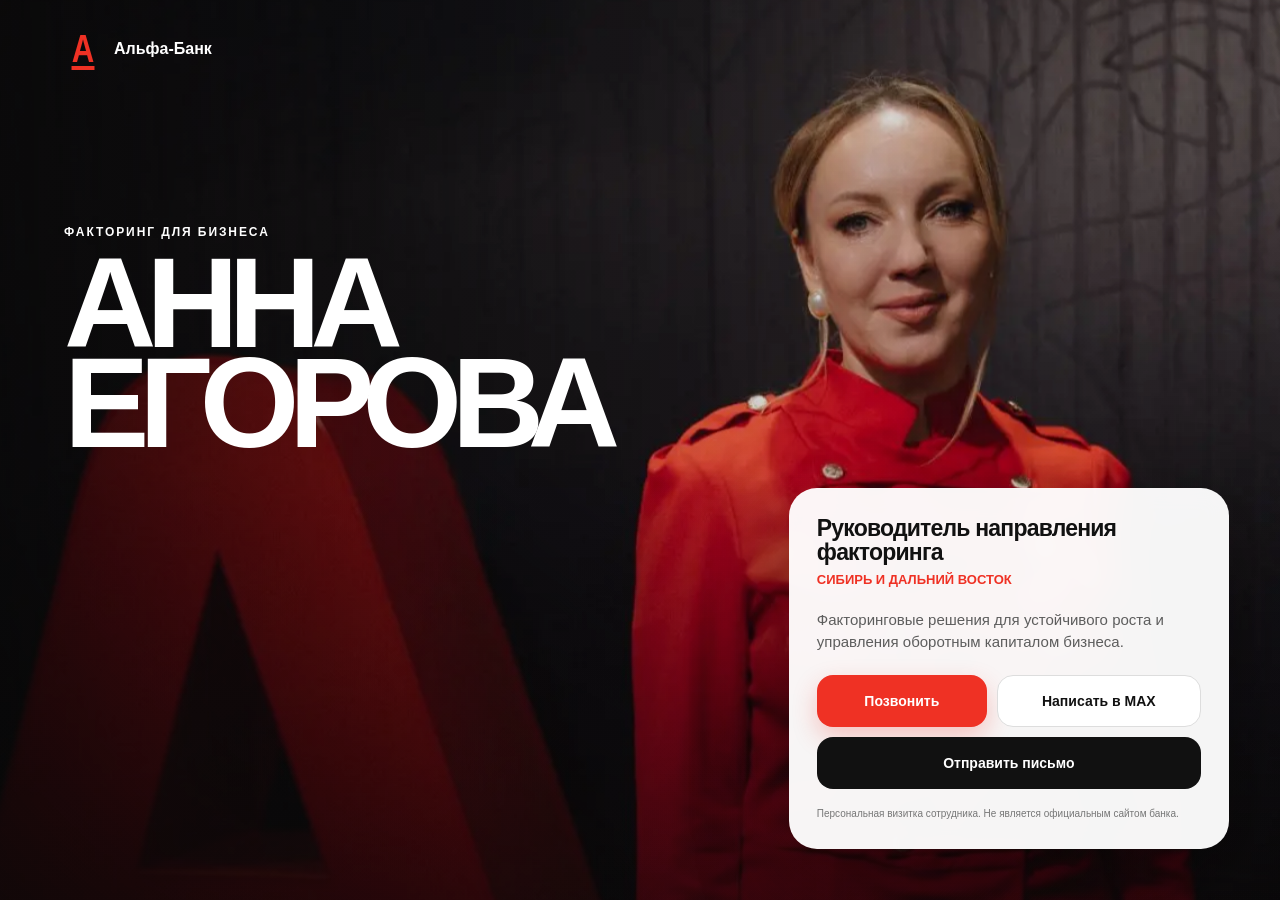
==== index.html @ 74fe498f "Create Anna Egorova digital business card" ====
<!doctype html>
<html lang="ru">
<head>
  <meta charset="utf-8">
  <meta name="viewport" content="width=device-width, initial-scale=1">
  <meta name="theme-color" content="#111111">
  <meta name="description" content="Егорова Анна Александровна — руководитель направления факторинга по Сибири и Дальнему Востоку.">
  <meta property="og:title" content="Анна Егорова — факторинг">
  <meta property="og:description" content="Факторинговые решения для бизнеса в Сибири и на Дальнем Востоке.">
  <meta property="og:type" content="website">
  <meta property="og:image" content="assets/anna-red-dress.webp">
  <title>Анна Егорова — факторинг</title>
  <link rel="stylesheet" href="style.css">
</head>
<body>
  <main class="hero" id="hero">
    <div class="photo-layer" aria-hidden="true"></div>
    <div class="shade" aria-hidden="true"></div>

    <header class="brand">
      <span class="brand-mark" aria-hidden="true">A<i></i></span>
      <span>Альфа‑Банк</span>
    </header>

    <section class="identity">
      <p class="kicker">Факторинг для бизнеса</p>
      <h1>Анна<br>Егорова</h1>
    </section>

    <section class="contact-card" aria-label="Контакты Анны Егоровой">
      <div class="role">
        <p>Руководитель направления факторинга</p>
        <span>Сибирь и Дальний Восток</span>
      </div>
      <p class="description">Факторинговые решения для устойчивого роста и управления оборотным капиталом бизнеса.</p>
      <div class="actions">
        <a class="button button--red" href="tel:+79132511525">Позвонить</a>
        <a class="button button--light" href="https://web.max.ru/145265771" target="_blank" rel="noopener">Написать в MAX</a>
        <a class="button button--email" href="mailto:aegorova25@alfabank.ru">Отправить письмо</a>
      </div>
      <p class="note">Персональная визитка сотрудника. Не является официальным сайтом банка.</p>
    </section>
  </main>

  <script src="script.js"></script>
</body>
</html>
---- style.css ----
:root {
  font-family: Arial, Helvetica, sans-serif;
  color: #fff;
  background: #111;
  --red: #ef3124;
}

* { box-sizing: border-box; }
body { margin: 0; background: #111; }
.hero { position: relative; min-height: 100svh; overflow: hidden; isolation: isolate; }
.photo-layer { position: absolute; z-index: -3; inset: -3%; background: url("assets/anna-red-dress.webp") center 28% / cover no-repeat; transform: translate3d(var(--mx, 0), var(--my, 0), 0) scale(1.06); transition: transform .22s ease-out; }
.shade { position: absolute; z-index: -2; inset: 0; background: linear-gradient(90deg, rgba(8,8,8,.78) 0%, rgba(8,8,8,.18) 52%, rgba(8,8,8,.08) 100%), linear-gradient(0deg, rgba(8,8,8,.65), transparent 48%); }
.brand { position: absolute; top: 28px; left: clamp(22px, 5vw, 72px); display: flex; gap: 12px; align-items: center; font-size: 16px; font-weight: 800; }
.brand-mark { position: relative; display: inline-grid; place-items: center; width: 38px; height: 42px; color: var(--red); font-size: 38px; font-weight: 900; line-height: 1; transform: scaleX(.82); }
.brand-mark i { position: absolute; bottom: 0; width: 28px; height: 4px; background: var(--red); }
.identity { position: absolute; left: clamp(22px, 5vw, 72px); top: 25%; }
.kicker { margin: 0 0 14px; color: #fff; font-size: 12px; font-weight: 900; letter-spacing: .16em; text-transform: uppercase; }
h1 { margin: 0; font-size: clamp(64px, 10vw, 148px); line-height: .78; letter-spacing: -.08em; text-transform: uppercase; }
.contact-card { position: absolute; right: clamp(18px, 4vw, 58px); bottom: clamp(18px, 4vw, 52px); width: min(440px, calc(100% - 36px)); padding: 28px; border-radius: 28px; background: rgba(255,255,255,.96); color: #111; box-shadow: 0 30px 90px rgba(0,0,0,.34); backdrop-filter: blur(12px); animation: rise .85s cubic-bezier(.22,.8,.25,1) both; }
.role p { margin: 0; font-size: 23px; font-weight: 900; line-height: 1.05; letter-spacing: -.035em; }
.role span { display: block; margin-top: 8px; color: var(--red); font-size: 13px; font-weight: 900; text-transform: uppercase; }
.description { margin: 22px 0; color: #5d5d5d; font-size: 15px; line-height: 1.45; }
.actions { display: grid; grid-template-columns: 1fr 1.2fr; gap: 10px; }
.button { display: grid; min-height: 52px; place-items: center; padding: 0 16px; border-radius: 16px; font-size: 14px; font-weight: 900; text-decoration: none; transition: transform .2s ease, box-shadow .2s ease; }
.button:hover { transform: translateY(-2px); }
.button:focus-visible { outline: 3px solid #111; outline-offset: 3px; }
.button--red { background: var(--red); color: #fff; box-shadow: 0 10px 24px rgba(239,49,36,.25); }
.button--light { border: 1px solid #ddd; color: #111; background: #fff; }
.button--email { grid-column: 1 / -1; background: #111; color: #fff; }
.note { margin: 18px 0 0; color: #777; font-size: 10px; line-height: 1.4; }
@keyframes rise { from { opacity: 0; transform: translateY(28px); } }

@media (max-width: 760px) {
  .hero { display: grid; min-height: 100svh; grid-template-rows: max(560px, 72svh) auto; overflow: hidden; }
  .photo-layer { inset: 0 0 auto; height: max(560px, 72svh); background-position: 51% top; transform: none; }
  .shade { inset: 0 0 auto; height: max(560px, 72svh); background: linear-gradient(0deg, rgba(8,8,8,.8) 0%, rgba(8,8,8,.08) 60%, rgba(8,8,8,.22) 100%); }
  .brand { top: 22px; }
  .identity { top: calc(max(560px, 72svh) - 190px); right: 22px; bottom: auto; left: 22px; }
  h1 { font-size: clamp(52px, 18vw, 82px); line-height: .82; }
  .contact-card { position: relative; z-index: 3; grid-row: 2; right: auto; bottom: auto; width: auto; margin: -22px 12px 12px; padding: 22px; border-radius: 24px; }
  .role p { font-size: 20px; }
}

@media (max-width: 390px) {
  .actions { grid-template-columns: 1fr; }
  .button--email { grid-column: auto; }
}

@media (prefers-reduced-motion: reduce) {
  .photo-layer, .button { transition: none; }
  .contact-card { animation: none; }
}
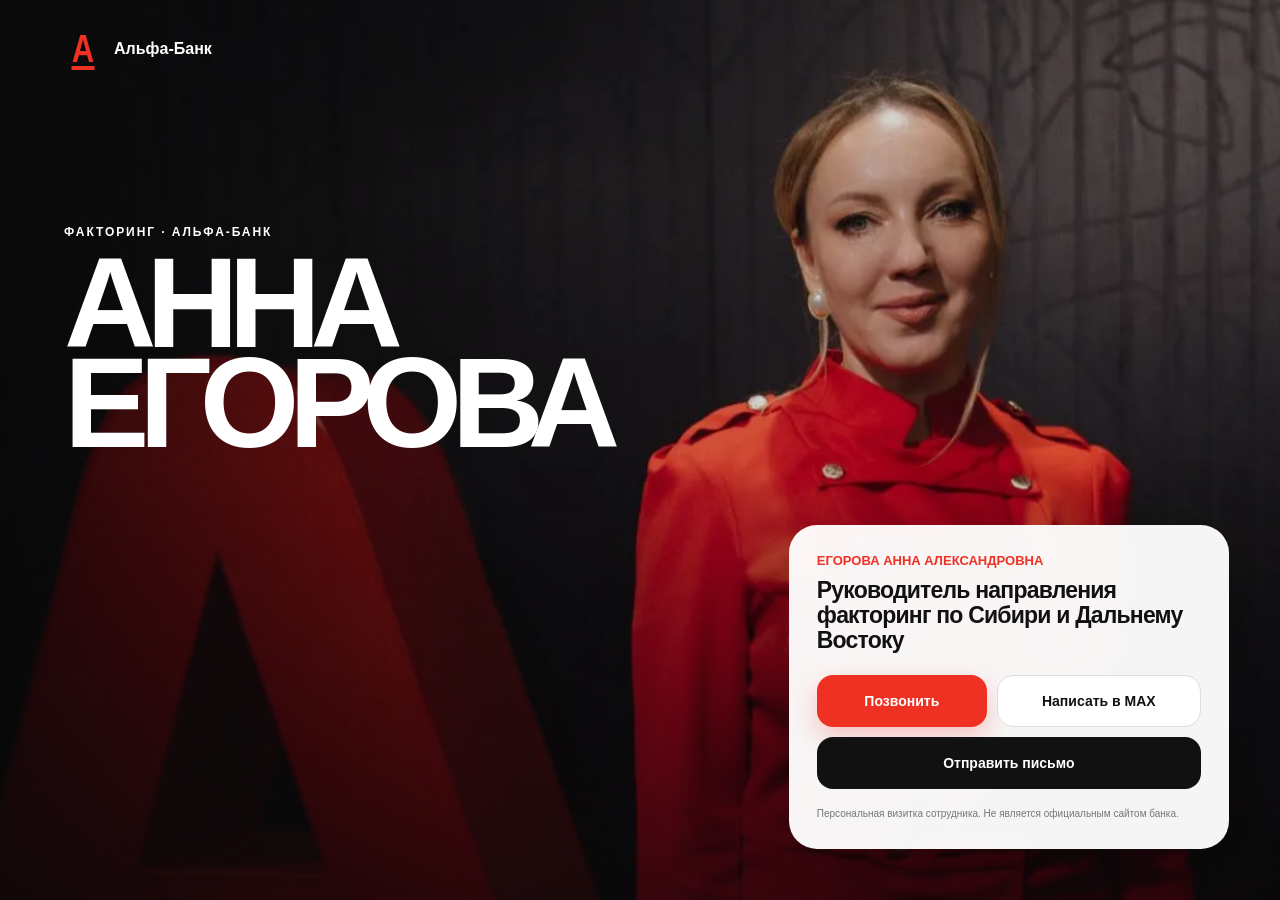
==== commit 2fa18506: "Update Anna's title and social preview" ====
--- a/index.html
+++ b/index.html
@@ -4,12 +4,17 @@
   <meta charset="utf-8">
   <meta name="viewport" content="width=device-width, initial-scale=1">
   <meta name="theme-color" content="#111111">
-  <meta name="description" content="Егорова Анна Александровна — руководитель направления факторинга по Сибири и Дальнему Востоку.">
-  <meta property="og:title" content="Анна Егорова — факторинг">
-  <meta property="og:description" content="Факторинговые решения для бизнеса в Сибири и на Дальнем Востоке.">
+  <meta name="description" content="Егорова Анна Александровна — руководитель направления факторинг по Сибири и Дальнему Востоку, Альфа‑Банк.">
+  <meta property="og:title" content="Анна Егорова — факторинг Альфа‑Банк">
+  <meta property="og:description" content="Руководитель направления факторинг по Сибири и Дальнему Востоку.">
   <meta property="og:type" content="website">
-  <meta property="og:image" content="assets/anna-red-dress.webp">
-  <title>Анна Егорова — факторинг</title>
+  <meta property="og:url" content="https://anna-egorova.tuqo.ru/">
+  <meta property="og:image" content="https://anna-egorova.tuqo.ru/assets/anna-egorova-preview.png">
+  <meta property="og:image:width" content="1200">
+  <meta property="og:image:height" content="630">
+  <meta property="og:image:alt" content="Анна Егорова — факторинг Альфа‑Банк">
+  <meta name="twitter:card" content="summary_large_image">
+  <title>Анна Егорова — факторинг Альфа‑Банк</title>
   <link rel="stylesheet" href="style.css">
 </head>
 <body>
@@ -23,16 +28,15 @@
     </header>
 
     <section class="identity">
-      <p class="kicker">Факторинг для бизнеса</p>
+      <p class="kicker">Факторинг · Альфа‑Банк</p>
       <h1>Анна<br>Егорова</h1>
     </section>
 
     <section class="contact-card" aria-label="Контакты Анны Егоровой">
       <div class="role">
-        <p>Руководитель направления факторинга</p>
-        <span>Сибирь и Дальний Восток</span>
+        <span class="person-name">Егорова Анна Александровна</span>
+        <p>Руководитель направления факторинг по Сибири и Дальнему Востоку</p>
       </div>
-      <p class="description">Факторинговые решения для устойчивого роста и управления оборотным капиталом бизнеса.</p>
       <div class="actions">
         <a class="button button--red" href="tel:+79132511525">Позвонить</a>
         <a class="button button--light" href="https://web.max.ru/145265771" target="_blank" rel="noopener">Написать в MAX</a>
--- a/style.css
+++ b/style.css
@@ -17,9 +17,8 @@
 .kicker { margin: 0 0 14px; color: #fff; font-size: 12px; font-weight: 900; letter-spacing: .16em; text-transform: uppercase; }
 h1 { margin: 0; font-size: clamp(64px, 10vw, 148px); line-height: .78; letter-spacing: -.08em; text-transform: uppercase; }
 .contact-card { position: absolute; right: clamp(18px, 4vw, 58px); bottom: clamp(18px, 4vw, 52px); width: min(440px, calc(100% - 36px)); padding: 28px; border-radius: 28px; background: rgba(255,255,255,.96); color: #111; box-shadow: 0 30px 90px rgba(0,0,0,.34); backdrop-filter: blur(12px); animation: rise .85s cubic-bezier(.22,.8,.25,1) both; }
-.role p { margin: 0; font-size: 23px; font-weight: 900; line-height: 1.05; letter-spacing: -.035em; }
-.role span { display: block; margin-top: 8px; color: var(--red); font-size: 13px; font-weight: 900; text-transform: uppercase; }
-.description { margin: 22px 0; color: #5d5d5d; font-size: 15px; line-height: 1.45; }
+.role p { margin: 10px 0 22px; font-size: 23px; font-weight: 900; line-height: 1.08; letter-spacing: -.035em; }
+.role .person-name { display: block; margin: 0; color: var(--red); font-size: 13px; font-weight: 900; text-transform: uppercase; }
 .actions { display: grid; grid-template-columns: 1fr 1.2fr; gap: 10px; }
 .button { display: grid; min-height: 52px; place-items: center; padding: 0 16px; border-radius: 16px; font-size: 14px; font-weight: 900; text-decoration: none; transition: transform .2s ease, box-shadow .2s ease; }
 .button:hover { transform: translateY(-2px); }
@@ -38,10 +37,10 @@
   .identity { top: calc(max(560px, 72svh) - 190px); right: 22px; bottom: auto; left: 22px; }
   h1 { font-size: clamp(52px, 18vw, 82px); line-height: .82; }
   .contact-card { position: relative; z-index: 3; grid-row: 2; right: auto; bottom: auto; width: auto; margin: -22px 12px 12px; padding: 22px; border-radius: 24px; }
-  .role p { font-size: 20px; }
+  .role p { font-size: 18px; line-height: 1.12; }
 }
 
-@media (max-width: 390px) {
+@media (max-width: 560px) {
   .actions { grid-template-columns: 1fr; }
   .button--email { grid-column: auto; }
 }
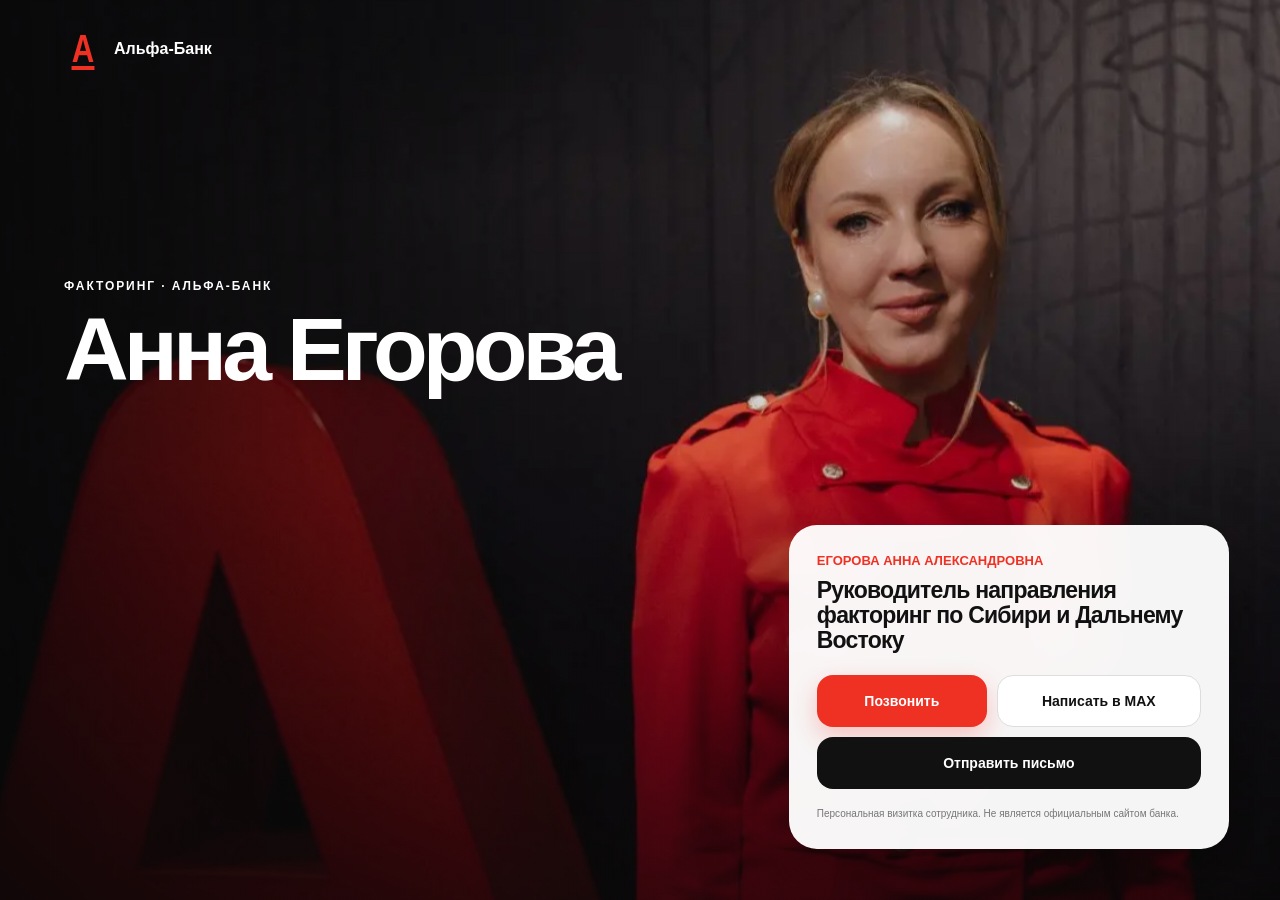
==== commit 50c7812b: "Refine name typography for final card" ====
--- a/index.html
+++ b/index.html
@@ -29,7 +29,7 @@
 
     <section class="identity">
       <p class="kicker">Факторинг · Альфа‑Банк</p>
-      <h1>Анна<br>Егорова</h1>
+      <h1>Анна Егорова</h1>
     </section>
 
     <section class="contact-card" aria-label="Контакты Анны Егоровой">
@@ -39,7 +39,7 @@
       </div>
       <div class="actions">
         <a class="button button--red" href="tel:+79132511525">Позвонить</a>
-        <a class="button button--light" href="https://web.max.ru/145265771" target="_blank" rel="noopener">Написать в MAX</a>
+        <a class="button button--light" href="https://max.ru/u/f9LHodD0cOJtNS2eCZEGzMK8iuk9tOlMiyOYC4yPLZsbFwd8iVo3FyIz8ho" target="_blank" rel="noopener">Написать в MAX</a>
         <a class="button button--email" href="mailto:aegorova25@alfabank.ru">Отправить письмо</a>
       </div>
       <p class="note">Персональная визитка сотрудника. Не является официальным сайтом банка.</p>
--- a/style.css
+++ b/style.css
@@ -13,9 +13,9 @@
 .brand { position: absolute; top: 28px; left: clamp(22px, 5vw, 72px); display: flex; gap: 12px; align-items: center; font-size: 16px; font-weight: 800; }
 .brand-mark { position: relative; display: inline-grid; place-items: center; width: 38px; height: 42px; color: var(--red); font-size: 38px; font-weight: 900; line-height: 1; transform: scaleX(.82); }
 .brand-mark i { position: absolute; bottom: 0; width: 28px; height: 4px; background: var(--red); }
-.identity { position: absolute; left: clamp(22px, 5vw, 72px); top: 25%; }
+.identity { position: absolute; left: clamp(22px, 5vw, 72px); top: 31%; }
 .kicker { margin: 0 0 14px; color: #fff; font-size: 12px; font-weight: 900; letter-spacing: .16em; text-transform: uppercase; }
-h1 { margin: 0; font-size: clamp(64px, 10vw, 148px); line-height: .78; letter-spacing: -.08em; text-transform: uppercase; }
+h1 { max-width: min(760px, 76vw); margin: 0; font-size: clamp(48px, 7vw, 96px); font-weight: 750; line-height: .94; letter-spacing: -.055em; }
 .contact-card { position: absolute; right: clamp(18px, 4vw, 58px); bottom: clamp(18px, 4vw, 52px); width: min(440px, calc(100% - 36px)); padding: 28px; border-radius: 28px; background: rgba(255,255,255,.96); color: #111; box-shadow: 0 30px 90px rgba(0,0,0,.34); backdrop-filter: blur(12px); animation: rise .85s cubic-bezier(.22,.8,.25,1) both; }
 .role p { margin: 10px 0 22px; font-size: 23px; font-weight: 900; line-height: 1.08; letter-spacing: -.035em; }
 .role .person-name { display: block; margin: 0; color: var(--red); font-size: 13px; font-weight: 900; text-transform: uppercase; }
@@ -34,8 +34,8 @@
   .photo-layer { inset: 0 0 auto; height: max(560px, 72svh); background-position: 51% top; transform: none; }
   .shade { inset: 0 0 auto; height: max(560px, 72svh); background: linear-gradient(0deg, rgba(8,8,8,.8) 0%, rgba(8,8,8,.08) 60%, rgba(8,8,8,.22) 100%); }
   .brand { top: 22px; }
-  .identity { top: calc(max(560px, 72svh) - 190px); right: 22px; bottom: auto; left: 22px; }
-  h1 { font-size: clamp(52px, 18vw, 82px); line-height: .82; }
+  .identity { top: calc(max(560px, 72svh) - 122px); right: 22px; bottom: auto; left: 22px; }
+  h1 { max-width: 100%; font-size: clamp(38px, 10.5vw, 50px); font-weight: 750; line-height: .96; letter-spacing: -.045em; }
   .contact-card { position: relative; z-index: 3; grid-row: 2; right: auto; bottom: auto; width: auto; margin: -22px 12px 12px; padding: 22px; border-radius: 24px; }
   .role p { font-size: 18px; line-height: 1.12; }
 }
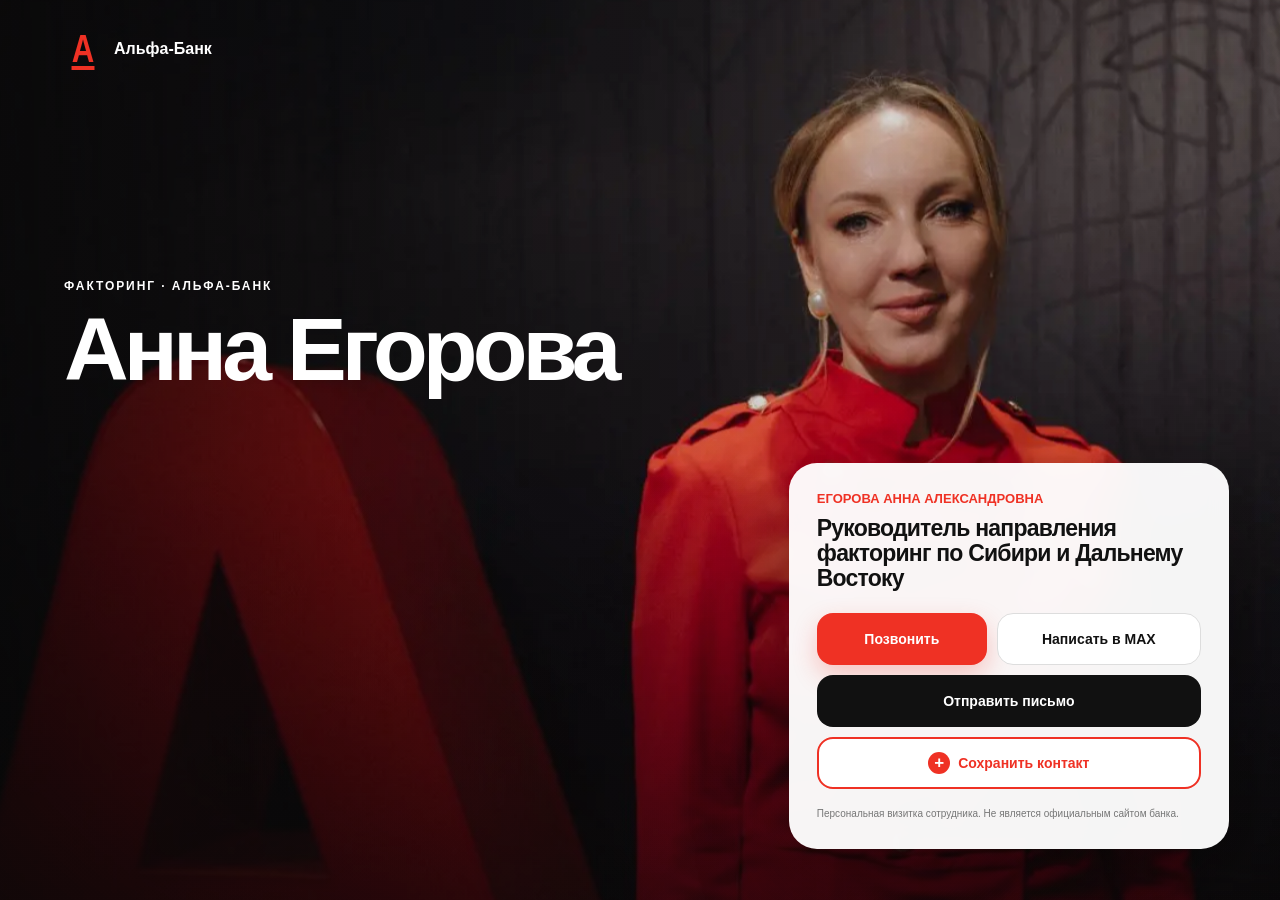
==== commit c1d62562: "Add save contact button and vCard" ====
--- a/index.html
+++ b/index.html
@@ -41,6 +41,7 @@
         <a class="button button--red" href="tel:+79132511525">Позвонить</a>
         <a class="button button--light" href="https://max.ru/u/f9LHodD0cOJtNS2eCZEGzMK8iuk9tOlMiyOYC4yPLZsbFwd8iVo3FyIz8ho" target="_blank" rel="noopener">Написать в MAX</a>
         <a class="button button--email" href="mailto:aegorova25@alfabank.ru">Отправить письмо</a>
+        <a class="button button--save" href="anna-egorova.vcf" download="Анна-Егорова.vcf">Сохранить контакт</a>
       </div>
       <p class="note">Персональная визитка сотрудника. Не является официальным сайтом банка.</p>
     </section>
--- a/style.css
+++ b/style.css
@@ -26,6 +26,8 @@
 .button--red { background: var(--red); color: #fff; box-shadow: 0 10px 24px rgba(239,49,36,.25); }
 .button--light { border: 1px solid #ddd; color: #111; background: #fff; }
 .button--email { grid-column: 1 / -1; background: #111; color: #fff; }
+.button--save { display: flex; grid-column: 1 / -1; align-items: center; justify-content: center; border: 2px solid var(--red); color: var(--red); background: #fff; }
+.button--save::before { content: "+"; display: inline-grid; width: 22px; height: 22px; margin-right: 8px; place-items: center; border-radius: 50%; background: var(--red); color: #fff; font-size: 17px; line-height: 1; }
 .note { margin: 18px 0 0; color: #777; font-size: 10px; line-height: 1.4; }
 @keyframes rise { from { opacity: 0; transform: translateY(28px); } }
 
@@ -42,7 +44,7 @@
 
 @media (max-width: 560px) {
   .actions { grid-template-columns: 1fr; }
-  .button--email { grid-column: auto; }
+  .button--email, .button--save { grid-column: auto; }
 }
 
 @media (prefers-reduced-motion: reduce) {
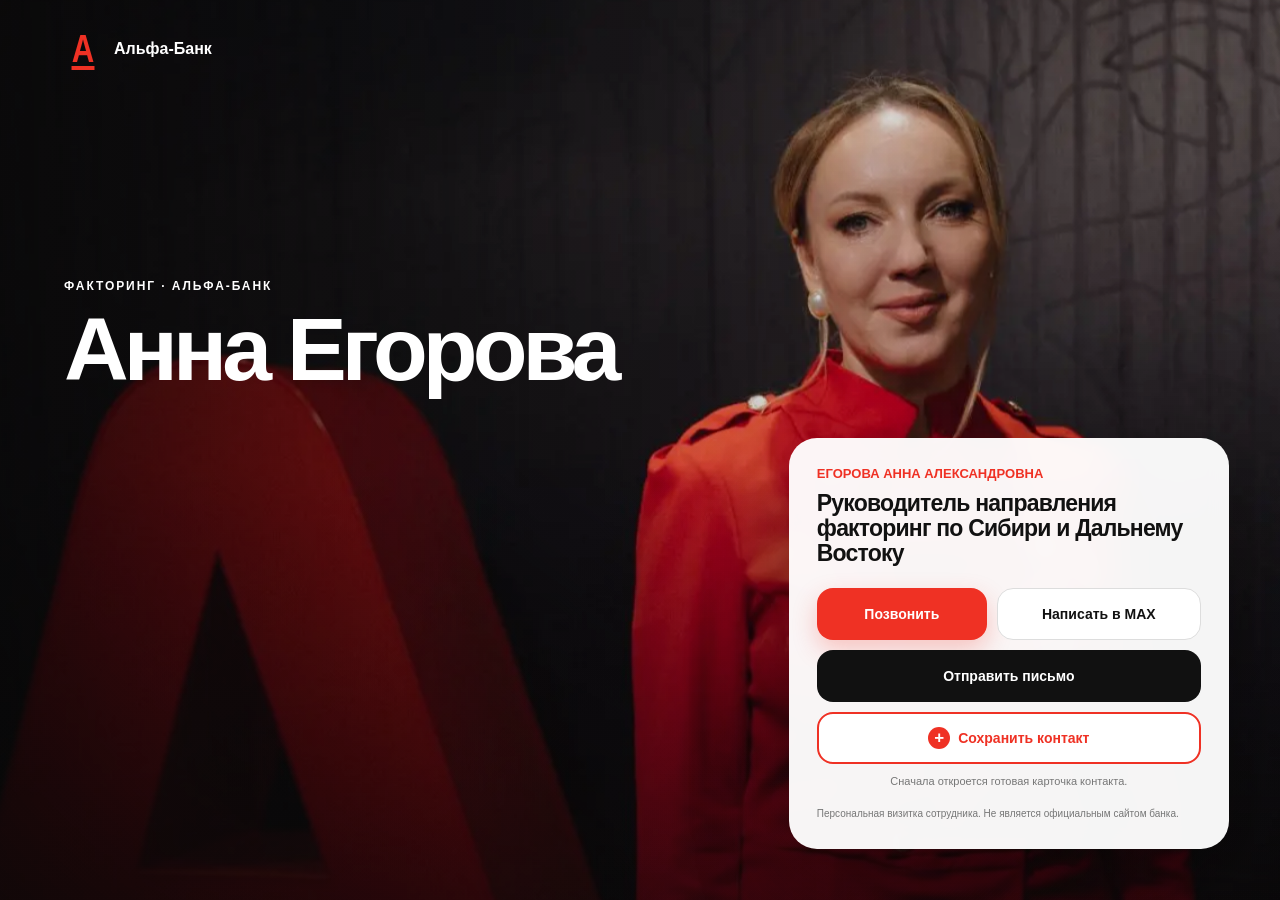
==== commit 85c369eb: "Add universal contact preview and photo vCard" ====
--- a/index.html
+++ b/index.html
@@ -41,12 +41,30 @@
         <a class="button button--red" href="tel:+79132511525">Позвонить</a>
         <a class="button button--light" href="https://max.ru/u/f9LHodD0cOJtNS2eCZEGzMK8iuk9tOlMiyOYC4yPLZsbFwd8iVo3FyIz8ho" target="_blank" rel="noopener">Написать в MAX</a>
         <a class="button button--email" href="mailto:aegorova25@alfabank.ru">Отправить письмо</a>
-        <a class="button button--save" href="anna-egorova.vcf" download="Анна-Егорова.vcf">Сохранить контакт</a>
+        <a class="button button--save" id="save-contact" href="anna-egorova.vcf" download="Anna-Egorova.vcf">Сохранить контакт</a>
+        <p class="save-help">Сначала откроется готовая карточка контакта.</p>
       </div>
       <p class="note">Персональная визитка сотрудника. Не является официальным сайтом банка.</p>
     </section>
   </main>
 
+  <dialog class="contact-modal" id="contact-modal" aria-labelledby="contact-modal-title">
+    <button class="modal-close" id="close-contact-modal" type="button" aria-label="Закрыть">×</button>
+    <img class="contact-photo" src="assets/anna-red-dress.webp" alt="Анна Егорова">
+    <div class="contact-preview">
+      <p class="contact-label">Контакт готов к сохранению</p>
+      <h2 id="contact-modal-title">Анна Егорова</h2>
+      <p class="contact-role">Руководитель направления факторинг по Сибири и Дальнему Востоку</p>
+      <dl class="contact-fields">
+        <div><dt>Компания</dt><dd>Альфа‑Банк</dd></div>
+        <div><dt>Телефон</dt><dd>+7 913 251-15-25</dd></div>
+        <div><dt>Почта</dt><dd>aegorova25@alfabank.ru</dd></div>
+      </dl>
+      <button class="modal-save" id="download-contact" type="button">Сохранить в телефон</button>
+      <p class="modal-help" id="modal-help">Телефон попросит подтвердить добавление контакта.</p>
+    </div>
+  </dialog>
+
   <script src="script.js"></script>
 </body>
 </html>
--- a/style.css
+++ b/style.css
@@ -28,7 +28,24 @@
 .button--email { grid-column: 1 / -1; background: #111; color: #fff; }
 .button--save { display: flex; grid-column: 1 / -1; align-items: center; justify-content: center; border: 2px solid var(--red); color: var(--red); background: #fff; }
 .button--save::before { content: "+"; display: inline-grid; width: 22px; height: 22px; margin-right: 8px; place-items: center; border-radius: 50%; background: var(--red); color: #fff; font-size: 17px; line-height: 1; }
+.button--save, .modal-close, .modal-save { cursor: pointer; }
+.save-help { grid-column: 1 / -1; margin: 0 4px; color: #777; font-size: 11px; line-height: 1.35; text-align: center; }
 .note { margin: 18px 0 0; color: #777; font-size: 10px; line-height: 1.4; }
+.contact-modal { width: min(440px, calc(100% - 28px)); max-height: calc(100svh - 28px); padding: 0; overflow: auto; border: 0; border-radius: 28px; background: #fff; color: #111; box-shadow: 0 30px 100px rgba(0,0,0,.5); }
+.contact-modal::backdrop { background: rgba(0,0,0,.72); backdrop-filter: blur(7px); }
+.modal-close { position: absolute; z-index: 2; top: 14px; right: 14px; display: grid; width: 38px; height: 38px; place-items: center; border: 0; border-radius: 50%; background: rgba(17,17,17,.72); color: #fff; font-size: 28px; line-height: 1; }
+.contact-photo { display: block; width: 100%; height: 250px; object-fit: cover; object-position: 66% 18%; }
+.contact-preview { padding: 24px; }
+.contact-label { margin: 0 0 8px; color: var(--red); font-size: 11px; font-weight: 900; letter-spacing: .08em; text-transform: uppercase; }
+.contact-preview h2 { margin: 0; font-size: 34px; line-height: 1; letter-spacing: -.045em; }
+.contact-role { margin: 12px 0 18px; font-size: 16px; font-weight: 800; line-height: 1.2; }
+.contact-fields { display: grid; gap: 1px; margin: 0 0 18px; overflow: hidden; border: 1px solid #e8e8e8; border-radius: 16px; background: #e8e8e8; }
+.contact-fields div { padding: 12px 14px; background: #fff; }
+.contact-fields dt { margin-bottom: 3px; color: #777; font-size: 10px; font-weight: 800; text-transform: uppercase; }
+.contact-fields dd { margin: 0; font-size: 14px; font-weight: 800; overflow-wrap: anywhere; }
+.modal-save { width: 100%; min-height: 54px; border: 0; border-radius: 16px; background: var(--red); color: #fff; font: inherit; font-size: 15px; font-weight: 900; box-shadow: 0 12px 26px rgba(239,49,36,.25); }
+.modal-save[aria-busy="true"] { opacity: .65; pointer-events: none; }
+.modal-help { margin: 10px 4px 0; color: #777; font-size: 11px; line-height: 1.35; text-align: center; }
 @keyframes rise { from { opacity: 0; transform: translateY(28px); } }
 
 @media (max-width: 760px) {
@@ -44,7 +61,7 @@
 
 @media (max-width: 560px) {
   .actions { grid-template-columns: 1fr; }
-  .button--email, .button--save { grid-column: auto; }
+  .button--email, .button--save, .save-help { grid-column: auto; }
 }
 
 @media (prefers-reduced-motion: reduce) {
